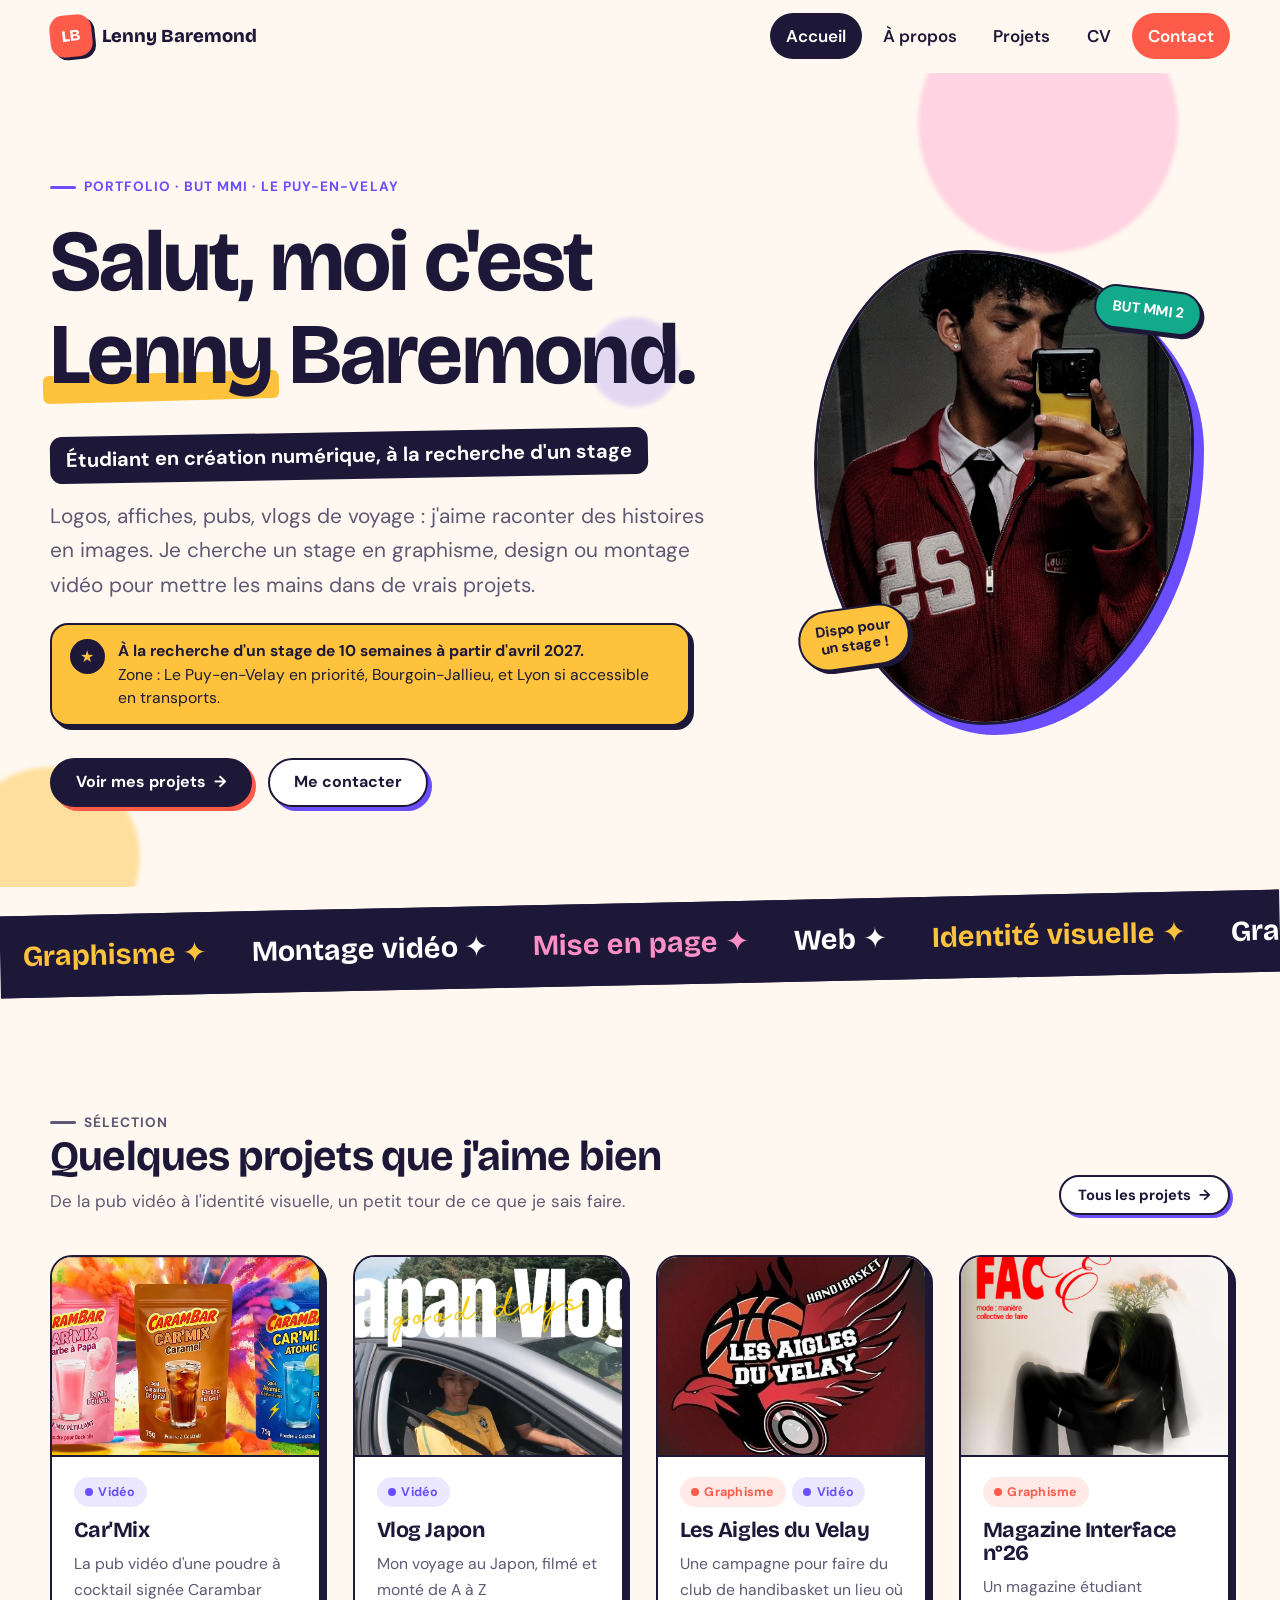
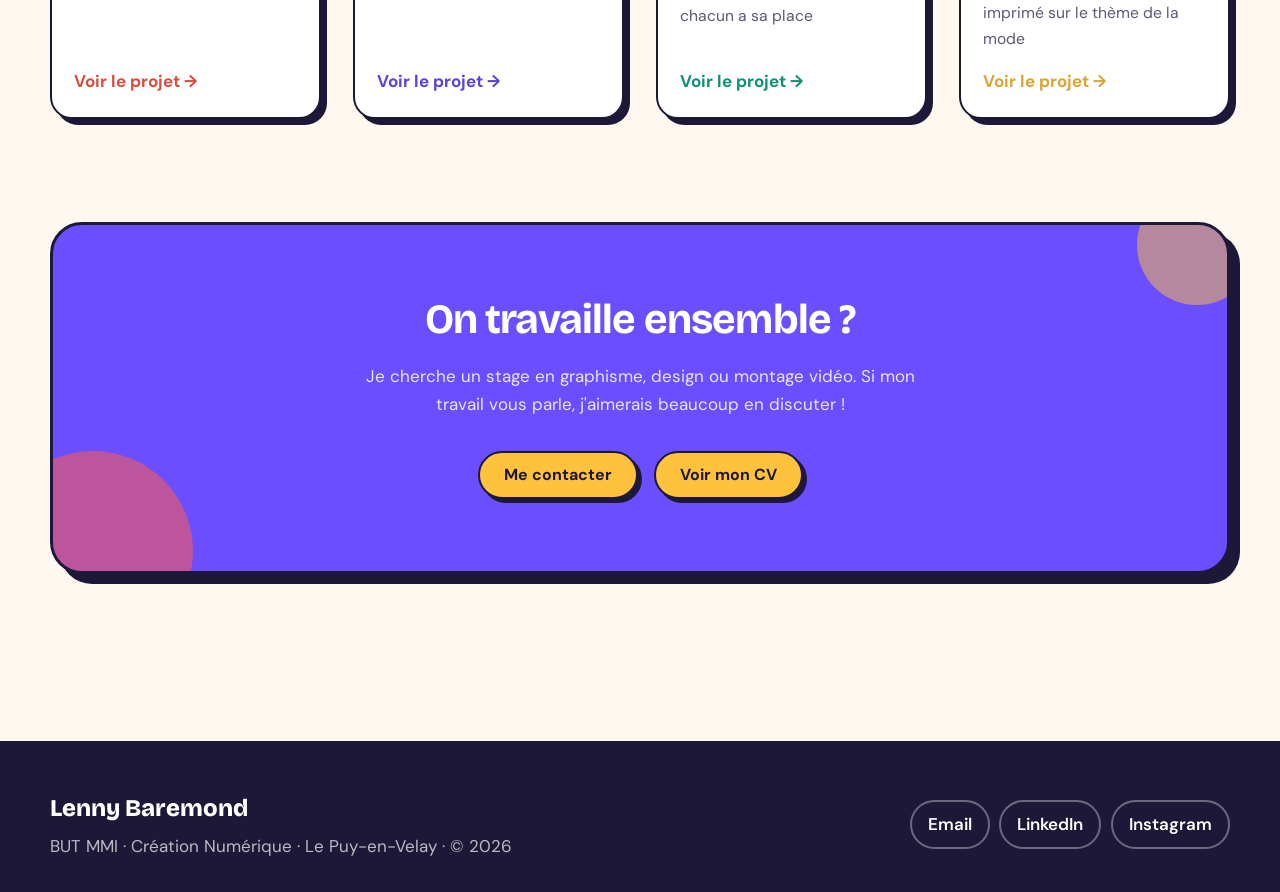
==== index.html @ 7a7a5da8 "Add files via upload" ====
<!DOCTYPE html>
<html lang="fr">
<head>
  <meta charset="utf-8">
  <meta name="viewport" content="width=device-width, initial-scale=1">
  <title>Lenny Baremond · Portfolio graphisme, design & vidéo</title>
  <meta name="description" content="Portfolio de Lenny Baremond, étudiant en BUT MMI au Puy-en-Velay (parcours Création Numérique), à la recherche d'un stage en graphisme, design et montage vidéo.">
  <link rel="icon" href="images/favicon.svg" type="image/svg+xml">
  <link rel="preconnect" href="https://fonts.googleapis.com">
  <link rel="preconnect" href="https://fonts.gstatic.com" crossorigin>
  <link href="https://fonts.googleapis.com/css2?family=Bricolage+Grotesque:opsz,wght@12..96,600;12..96,800&family=DM+Sans:wght@400;500;700&display=swap" rel="stylesheet">
  <link rel="stylesheet" href="css/style.css">
  <script>document.documentElement.classList.add("js");</script>
</head>
<body>
  <a class="skip-link" href="#contenu">Aller au contenu</a>

  <header class="site-header">
    <div class="wrap header-inner">
      <a class="logo" href="index.html" aria-label="Lenny Baremond, retour à l'accueil"><span class="logo__mark" aria-hidden="true">LB</span><span>Lenny Baremond</span></a>
      <button class="burger" type="button" aria-expanded="false" aria-controls="menu" aria-label="Ouvrir le menu"><span></span><span></span><span></span></button>
      <nav id="menu" class="nav" aria-label="Menu principal">
        <ul>
          <li><a href="index.html">Accueil</a></li>
          <li><a href="a-propos.html">À propos</a></li>
          <li><a href="projets.html">Projets</a></li>
          <li><a href="cv.html">CV</a></li>
          <li><a class="nav__cta" href="contact.html">Contact</a></li>
        </ul>
      </nav>
    </div>
  </header>

  <main id="contenu">
    <!-- HERO -->
    <section class="hero">
      <span class="blob blob--1" aria-hidden="true"></span>
      <span class="blob blob--2" aria-hidden="true"></span>
      <span class="blob blob--3" aria-hidden="true"></span>

      <div class="wrap hero__grid">
        <div class="reveal">
          <p class="eyebrow">Portfolio · BUT MMI · Le Puy-en-Velay</p>
          <h1>Salut, moi c'est <span class="hl">Lenny</span> Baremond.</h1>
          <p class="hero__tagline">Étudiant en création numérique, à la recherche d'un stage</p>
          <p class="lead">Logos, affiches, pubs, vlogs de voyage : j'aime raconter des histoires en images. Je cherche un stage en graphisme, design ou montage vidéo pour mettre les mains dans de vrais projets.</p>
          <div class="stage" role="note">
            <span class="stage__icon" aria-hidden="true">★</span>
            <p><strong>À la recherche d'un stage de 10 semaines à partir d'avril 2027.</strong> Zone : Le Puy-en-Velay en priorité, Bourgoin-Jallieu, et Lyon si accessible en transports.</p>
          </div>
          <div class="btn-row">
            <a class="btn" href="projets.html">Voir mes projets <span aria-hidden="true">→</span></a>
            <a class="btn btn--ghost" href="contact.html">Me contacter</a>
          </div>
        </div>

        <div class="hero__photo reveal" style="--d:150ms">
          <!-- Ta photo : remplace images/moi.jpg (format portrait conseillé) -->
          <div class="frame"><img src="images/moi.jpg" alt="Portrait de Lenny Baremond" width="600" height="750"></div>
          <span class="sticker sticker--a">Dispo pour<br>un stage !</span>
          <span class="sticker sticker--b">BUT MMI 2</span>
        </div>
      </div>
    </section>

    <!-- BANDEAU -->
    <div class="marquee" aria-hidden="true">
      <div class="marquee__track">
        <span>Graphisme ✦</span><span>Montage vidéo ✦</span><span>Mise en page ✦</span><span>Web ✦</span><span>Identité visuelle ✦</span>
        <span>Graphisme ✦</span><span>Montage vidéo ✦</span><span>Mise en page ✦</span><span>Web ✦</span><span>Identité visuelle ✦</span>
      </div>
    </div>

    <!-- PROJETS MIS EN AVANT -->
    <section class="section">
      <div class="wrap">
        <div class="section-head reveal">
          <div>
            <p class="eyebrow">Sélection</p>
            <h2>Quelques projets que j'aime bien</h2>
            <p>De la pub vidéo à l'identité visuelle, un petit tour de ce que je sais faire.</p>
          </div>
          <a class="btn btn--ghost btn--small" href="projets.html">Tous les projets <span aria-hidden="true">→</span></a>
        </div>
        <!-- Les cartes sont générées depuis js/data.js (PROJETS_ACCUEIL) -->
        <div class="grid grid--featured" data-featured></div>
      </div>
    </section>

    <!-- APPEL À L'ACTION -->
    <section class="section" style="padding-top:0">
      <div class="wrap">
        <div class="cta reveal">
          <h2>On travaille ensemble ?</h2>
          <p>Je cherche un stage en graphisme, design ou montage vidéo. Si mon travail vous parle, j'aimerais beaucoup en discuter !</p>
          <div class="btn-row">
            <a class="btn" href="contact.html">Me contacter</a>
            <a class="btn" href="cv.html">Voir mon CV</a>
          </div>
        </div>
      </div>
    </section>
  </main>

  <footer class="site-footer">
    <div class="wrap footer-inner">
      <div>
        <p class="footer-title">Lenny Baremond</p>
        <p>BUT MMI · Création Numérique · Le Puy-en-Velay · © <span data-year>2026</span></p>
      </div>
      <ul class="socials">
        <li><a data-link="email" href="contact.html">Email</a></li>
        <li><a data-link="linkedin" href="contact.html">LinkedIn</a></li>
        <li><a data-link="instagram" href="contact.html">Instagram</a></li>
      </ul>
    </div>
  </footer>

  <script src="js/data.js"></script>
  <script src="js/main.js"></script>
</body>
</html>
---- css/style.css ----
/* ==========================================================================
   Portfolio Lenny Baremond — styles
   Les couleurs principales sont dans :root, tu peux les changer facilement.
   ========================================================================== */

:root {
  --bg: #fff8f0;
  --bg-2: #fdeee0;
  --card: #ffffff;
  --ink: #1d1838;
  --muted: #5d5873;
  --line: #eadccc;

  --coral: #ff5b4a;
  --violet: #6b4eff;
  --jaune: #ffc23d;
  --menthe: #13a98b;
  --rose: #ff8fc7;

  /* Couleurs des catégories */
  --c-graphisme: var(--coral);
  --c-video: var(--violet);
  --c-web: var(--menthe);

  --radius: 22px;
  --radius-sm: 12px;
  --shadow: 0 14px 34px -16px rgba(29, 24, 56, .28);
  --font-title: "Bricolage Grotesque", "Segoe UI", system-ui, sans-serif;
  --font: "DM Sans", system-ui, -apple-system, "Segoe UI", Roboto, sans-serif;
  --wrap: 1180px;
  --ease: cubic-bezier(.22, .8, .3, 1);
}

/* ---------- Base ---------- */
*, *::before, *::after { box-sizing: border-box; }
html { scroll-behavior: smooth; -webkit-text-size-adjust: 100%; }
body {
  margin: 0;
  font-family: var(--font);
  font-size: 1.0625rem;
  line-height: 1.65;
  color: var(--ink);
  background: var(--bg);
  -webkit-font-smoothing: antialiased;
  overflow-x: hidden;
}
img { max-width: 100%; display: block; }
a { color: inherit; }
h1, h2, h3 { font-family: var(--font-title); line-height: 1.08; letter-spacing: -.02em; margin: 0 0 .5em; }
h1 { font-size: clamp(2.4rem, 6vw, 4.6rem); }
h2 { font-size: clamp(1.7rem, 3.4vw, 2.6rem); }
h3 { font-size: 1.25rem; }
p { margin: 0 0 1em; }
[hidden] { display: none !important; }
:focus-visible { outline: 3px solid var(--violet); outline-offset: 3px; border-radius: 6px; }
.sr-only { position: absolute; width: 1px; height: 1px; overflow: hidden; clip: rect(0 0 0 0); white-space: nowrap; }
.no-scroll { overflow: hidden; }

.wrap { width: min(100% - 2.5rem, var(--wrap)); margin-inline: auto; }
.section { padding-block: clamp(3.5rem, 8vw, 6.5rem); }
.lead { font-size: clamp(1.1rem, 1.8vw, 1.3rem); color: var(--muted); max-width: 46rem; }
.eyebrow {
  display: inline-flex; align-items: center; gap: .5rem;
  font-weight: 700; font-size: .85rem; letter-spacing: .08em; text-transform: uppercase;
  color: var(--violet); margin-bottom: 1rem;
}
.eyebrow::before { content: ""; width: 1.6rem; height: 3px; border-radius: 3px; background: currentColor; }
.hl { position: relative; white-space: nowrap; z-index: 0; }
.hl::after {
  content: ""; position: absolute; left: -.08em; right: -.08em; bottom: .06em; height: .32em;
  background: var(--jaune); border-radius: 6px; z-index: -1; transform: rotate(-1.5deg);
}

.skip-link {
  position: absolute; left: 1rem; top: -4rem; z-index: 100;
  background: var(--ink); color: #fff; padding: .6rem 1rem; border-radius: 10px; text-decoration: none;
}
.skip-link:focus { top: 1rem; }

/* ---------- Boutons ---------- */
.btn {
  --btn-bg: var(--ink); --btn-fg: #fff; --btn-shadow: var(--coral);
  display: inline-flex; align-items: center; justify-content: center; gap: .5rem;
  padding: .9rem 1.5rem; border-radius: 999px; border: 2px solid var(--ink);
  background: var(--btn-bg); color: var(--btn-fg);
  font: 700 1rem/1 var(--font); text-decoration: none; cursor: pointer;
  box-shadow: 4px 4px 0 var(--btn-shadow);
  transition: transform .25s var(--ease), box-shadow .25s var(--ease), background .25s;
}
.btn:hover { transform: translate(-2px, -2px); box-shadow: 6px 6px 0 var(--btn-shadow); }
.btn:active { transform: translate(2px, 2px); box-shadow: 1px 1px 0 var(--btn-shadow); }
.btn--ghost { --btn-bg: #fff; --btn-fg: var(--ink); --btn-shadow: var(--violet); }
.btn--small { padding: .65rem 1.1rem; font-size: .92rem; box-shadow: 3px 3px 0 var(--btn-shadow); }
.btn[disabled] { opacity: .6; cursor: wait; }
.btn-row { display: flex; flex-wrap: wrap; gap: 1rem; margin-top: 2rem; }

/* ---------- Header / menu ---------- */
.site-header {
  position: sticky; top: 0; z-index: 50;
  background: rgba(255, 248, 240, .82);
  backdrop-filter: blur(12px); -webkit-backdrop-filter: blur(12px);
  border-bottom: 1px solid transparent;
  transition: border-color .3s, box-shadow .3s;
}
.site-header.is-scrolled { border-color: var(--line); box-shadow: 0 6px 20px -14px rgba(29, 24, 56, .3); }
.header-inner { display: flex; align-items: center; justify-content: space-between; height: 72px; }
.logo { display: inline-flex; align-items: center; gap: .65rem; text-decoration: none; font-family: var(--font-title); font-weight: 800; font-size: 1.15rem; }
.logo__mark {
  display: grid; place-items: center; width: 42px; height: 42px; border-radius: 14px;
  background: var(--coral); color: #fff; font-size: 1rem; transform: rotate(-6deg);
  box-shadow: 3px 3px 0 var(--ink); transition: transform .4s var(--ease);
}
.logo:hover .logo__mark { transform: rotate(6deg) scale(1.05); }

.nav ul { list-style: none; margin: 0; padding: 0; display: flex; gap: .3rem; }
.nav a {
  display: block; padding: .55rem 1rem; border-radius: 999px; text-decoration: none; font-weight: 600;
  transition: background .2s, color .2s;
}
.nav a:hover { background: var(--bg-2); }
.nav a[aria-current="page"] { background: var(--ink); color: #fff; }
.nav .nav__cta { background: var(--coral); color: #fff; }
.nav .nav__cta:hover { background: #ef4635; }

.burger { display: none; }

@media (max-width: 860px) {
  .burger {
    display: grid; place-content: center; gap: 5px; width: 46px; height: 46px;
    border: 2px solid var(--ink); border-radius: 14px; background: #fff; cursor: pointer;
    box-shadow: 3px 3px 0 var(--violet);
  }
  .burger span { display: block; width: 20px; height: 2px; background: var(--ink); border-radius: 2px; transition: transform .3s var(--ease), opacity .2s; }
  .menu-open .burger span:nth-child(1) { transform: translateY(7px) rotate(45deg); }
  .menu-open .burger span:nth-child(2) { opacity: 0; }
  .menu-open .burger span:nth-child(3) { transform: translateY(-7px) rotate(-45deg); }

  .nav {
    position: fixed; inset: 72px 0 auto 0; padding: 1rem 1.25rem 1.5rem;
    background: var(--bg); border-bottom: 1px solid var(--line);
    box-shadow: 0 20px 30px -20px rgba(29, 24, 56, .35);
    transform: translateY(-12px); opacity: 0; visibility: hidden;
    transition: transform .3s var(--ease), opacity .3s, visibility .3s;
  }
  .menu-open .nav { transform: none; opacity: 1; visibility: visible; }
  .nav ul { flex-direction: column; gap: .35rem; }
  .nav a { padding: .9rem 1.1rem; font-size: 1.1rem; }
}

/* ---------- Hero accueil ---------- */
.hero { position: relative; overflow: hidden; padding-block: clamp(3rem, 8vw, 6rem) clamp(3rem, 7vw, 5rem); }
.hero__grid { display: grid; grid-template-columns: 1.25fr .85fr; gap: clamp(2rem, 5vw, 4rem); align-items: center; position: relative; z-index: 1; }
.hero h1 { font-size: clamp(2.7rem, 7.2vw, 5.4rem); margin-bottom: .35em; }
.hero__tagline {
  display: inline-block; font-weight: 700; font-size: clamp(1.05rem, 2vw, 1.25rem);
  background: var(--ink); color: #fff; padding: .45rem 1rem; border-radius: 12px; margin-bottom: 1.25rem;
  transform: rotate(-1deg);
}
.hero__photo { position: relative; justify-self: center; width: min(100%, 380px); }
.hero__photo .frame {
  position: relative; aspect-ratio: 4 / 5; border-radius: 40% 60% 55% 45% / 45% 40% 60% 55%;
  overflow: hidden; border: 3px solid var(--ink); box-shadow: 10px 10px 0 var(--violet);
  background: var(--bg-2); animation: morph 12s ease-in-out infinite;
}
.hero__photo .frame img, .hero__photo .frame .ph { width: 100%; height: 100%; object-fit: cover; }
.sticker {
  position: absolute; z-index: 2; font-weight: 800; font-size: .9rem; line-height: 1.2; text-align: center;
  padding: .7rem 1rem; border: 2px solid var(--ink); border-radius: 999px; box-shadow: 3px 3px 0 var(--ink);
}
.sticker--a { background: var(--jaune); left: -1rem; bottom: 12%; transform: rotate(-8deg); animation: float 6s ease-in-out infinite; }
.sticker--b { background: var(--menthe); color: #fff; right: -.5rem; top: 8%; transform: rotate(7deg); animation: float 7s ease-in-out infinite reverse; }

.blob { position: absolute; border-radius: 50%; filter: blur(2px); opacity: .9; z-index: 0; pointer-events: none; }
.blob--1 { width: 260px; height: 260px; background: var(--rose); top: -80px; right: 8%; opacity: .35; animation: float 9s ease-in-out infinite; }
.blob--2 { width: 180px; height: 180px; background: var(--jaune); bottom: -60px; left: -40px; opacity: .45; animation: float 11s ease-in-out infinite reverse; }
.blob--3 { width: 90px; height: 90px; background: var(--violet); top: 30%; left: 46%; opacity: .18; animation: float 8s ease-in-out infinite; }

@keyframes float { 0%, 100% { translate: 0 0; } 50% { translate: 0 -14px; } }
@keyframes morph {
  0%, 100% { border-radius: 40% 60% 55% 45% / 45% 40% 60% 55%; }
  50% { border-radius: 55% 45% 40% 60% / 55% 60% 40% 45%; }
}

@media (max-width: 860px) {
  .hero__grid { grid-template-columns: 1fr; }
  .hero__photo { order: -1; width: min(70%, 280px); }
}

/* ---------- Bandeau défilant ---------- */
.marquee { background: var(--ink); color: #fff; overflow: hidden; border-block: 3px solid var(--ink); transform: rotate(-1.2deg); margin-block: 1rem; }
.marquee__track { display: flex; width: max-content; animation: scroll 32s linear infinite; }
.marquee__track span { font-family: var(--font-title); font-weight: 700; font-size: clamp(1.2rem, 2.6vw, 1.8rem); padding: .9rem 1.4rem; white-space: nowrap; }
.marquee__track span:nth-child(4n+1) { color: var(--jaune); }
.marquee__track span:nth-child(4n+3) { color: var(--rose); }
@keyframes scroll { to { transform: translateX(-50%); } }

/* ---------- Titres de section ---------- */
.section-head { display: flex; flex-wrap: wrap; align-items: end; justify-content: space-between; gap: 1rem 2rem; margin-bottom: 2.5rem; }
.section-head h2 { margin: 0; }
.section-head p { margin: .5rem 0 0; color: var(--muted); }

/* ---------- Tags ---------- */
.tags { display: flex; flex-wrap: wrap; gap: .4rem; }
.tag {
  --c: var(--ink);
  display: inline-flex; align-items: center; gap: .35rem;
  font-size: .78rem; font-weight: 700; letter-spacing: .02em;
  padding: .28rem .7rem; border-radius: 999px;
  color: var(--c); background: color-mix(in srgb, var(--c) 13%, white);
}
.tag::before { content: ""; width: .5rem; height: .5rem; border-radius: 50%; background: var(--c); }
.tag--graphisme { --c: var(--c-graphisme); }
.tag--video { --c: var(--c-video); }
.tag--web { --c: var(--c-web); }

/* ---------- Cartes projet ---------- */
.grid { display: grid; grid-template-columns: repeat(auto-fill, minmax(min(100%, 320px), 1fr)); gap: clamp(1.25rem, 2.5vw, 2rem); }
.grid--featured { grid-template-columns: repeat(auto-fill, minmax(min(100%, 260px), 1fr)); }

.card-wrap { display: grid; }
.card-wrap:nth-child(4n+1) { --accent: var(--coral); }
.card-wrap:nth-child(4n+2) { --accent: var(--violet); }
.card-wrap:nth-child(4n+3) { --accent: var(--menthe); }
.card-wrap:nth-child(4n+4) { --accent: var(--jaune); }
.card {
  background: var(--card); border: 2px solid var(--ink); border-radius: var(--radius);
  overflow: hidden; box-shadow: 6px 6px 0 var(--ink);
  transition: transform .35s var(--ease), box-shadow .35s var(--ease);
}
.card:hover { transform: translate(-3px, -5px) rotate(-.4deg); box-shadow: 10px 11px 0 var(--accent, var(--coral)); }
.card__link { display: flex; flex-direction: column; height: 100%; text-decoration: none; }
.card__media { aspect-ratio: 4 / 3; overflow: hidden; border-bottom: 2px solid var(--ink); background: var(--bg-2); }
.card__media img, .card__media .ph { width: 100%; height: 100%; object-fit: cover; transition: transform .6s var(--ease); }
.card:hover .card__media img { transform: scale(1.06); }
.card__body { padding: 1.25rem 1.35rem 1.4rem; display: flex; flex-direction: column; gap: .55rem; flex: 1; }
.card__title { margin: .2rem 0 0; font-size: 1.35rem; }
.card__text { color: var(--muted); margin: 0; font-size: .98rem; }
.card__more { margin-top: auto; padding-top: .4rem; font-weight: 700; color: var(--accent, var(--coral)); filter: brightness(.85); }
.card__more span { display: inline-block; transition: transform .3s var(--ease); }
.card:hover .card__more span { transform: translateX(5px); }
.card-wrap.pop { animation: pop .45s var(--ease) both; }
@keyframes pop { from { opacity: 0; transform: scale(.96) translateY(10px); } }

/* ---------- Filtres ---------- */
.filters { display: flex; flex-wrap: wrap; gap: .6rem; align-items: center; margin-bottom: 2.2rem; }
.filter {
  --c: var(--ink);
  font: 700 .98rem/1 var(--font); padding: .75rem 1.2rem; border-radius: 999px; cursor: pointer;
  border: 2px solid var(--ink); background: #fff; color: var(--ink);
  transition: background .25s, color .25s, transform .25s var(--ease), box-shadow .25s;
}
.filter:hover { transform: translateY(-2px); box-shadow: 0 3px 0 var(--c); }
.filter[aria-pressed="true"] { background: var(--c); color: #fff; border-color: var(--c); box-shadow: 3px 3px 0 var(--ink); }
.filter[data-filter="graphisme"] { --c: var(--c-graphisme); }
.filter[data-filter="video"] { --c: var(--c-video); }
.filter[data-filter="web"] { --c: var(--c-web); }
.filters__count { margin-left: auto; color: var(--muted); font-weight: 600; }

/* ---------- En-tête des pages intérieures ---------- */
.page-hero { padding-block: clamp(3rem, 7vw, 5rem) clamp(1.5rem, 3vw, 2.5rem); position: relative; }
.page-hero h1 { max-width: 16ch; }
.squiggle { display: block; width: 140px; height: 16px; color: var(--coral); margin: -.2rem 0 1.4rem; }

/* ---------- Page projet ---------- */
.project-hero { --c: var(--coral); position: relative; padding-block: clamp(2.5rem, 6vw, 4.5rem) clamp(2rem, 4vw, 3rem); overflow: hidden; }
.project-hero--video { --c: var(--violet); }
.project-hero--web { --c: var(--menthe); }
.project-hero::before {
  content: ""; position: absolute; width: 420px; height: 420px; border-radius: 50%;
  background: var(--c); opacity: .14; right: -120px; top: -160px; pointer-events: none;
}
.project-hero h1 { margin-top: 1rem; max-width: 20ch; }
.back { display: inline-flex; gap: .4rem; font-weight: 700; text-decoration: none; color: var(--muted); margin-bottom: 1.4rem; }
.back:hover { color: var(--ink); }
.back span { transition: transform .3s var(--ease); }
.back:hover span { transform: translateX(-4px); }
.infos { list-style: none; padding: 0; margin: 1.5rem 0 0; display: flex; flex-wrap: wrap; gap: .5rem; }
.infos li { background: #fff; border: 2px solid var(--ink); border-radius: 999px; padding: .35rem .9rem; font-weight: 600; font-size: .92rem; }

.videos { display: grid; gap: 1.5rem; margin-bottom: clamp(2rem, 5vw, 3.5rem); }
.videos--duo { grid-template-columns: repeat(auto-fit, minmax(min(100%, 420px), 1fr)); }
.video { margin: 0; }
.video__frame {
  position: relative; aspect-ratio: 16 / 9; border-radius: var(--radius); overflow: hidden;
  border: 3px solid var(--ink); box-shadow: 8px 8px 0 var(--violet); background: var(--ink);
}
.video__frame iframe { position: absolute; inset: 0; width: 100%; height: 100%; border: 0; }
.video__thumb { position: absolute; inset: 0; display: block; color: #fff; text-decoration: none; }
.video__thumb img { width: 100%; height: 100%; object-fit: cover; display: block; transition: opacity .2s; }
.video__thumb:hover img, .video__thumb:focus-visible img { opacity: .75; }
.video__play { position: absolute; top: 50%; left: 50%; transform: translate(-50%, -50%); width: 4rem; height: 4rem; display: grid; place-content: center; border-radius: 50%; background: var(--violet); border: 3px solid var(--ink); font-size: 1.4rem; }
.video__hint { position: absolute; left: .75rem; bottom: .75rem; background: var(--ink); padding: .3rem .6rem; border-radius: 6px; font-weight: 700; font-size: .9rem; }
.video__empty { position: absolute; inset: 0; display: grid; place-content: center; justify-items: center; gap: .4rem; color: #fff; text-align: center; padding: 1rem; }
.video__empty .ph__path { background: rgba(255, 255, 255, .12); color: #fff; }
.video figcaption { margin-top: .8rem; font-weight: 700; }

.project-layout { display: grid; grid-template-columns: 1fr 1fr; gap: clamp(2rem, 5vw, 4rem); align-items: start; padding-bottom: clamp(3rem, 6vw, 5rem); }
.project-info { display: grid; gap: 1.25rem; }
.block { background: #fff; border: 2px solid var(--ink); border-radius: var(--radius); padding: clamp(1.25rem, 3vw, 1.75rem); }
.block h2 { font-size: 1.45rem; display: flex; align-items: center; gap: .7rem; margin-bottom: .8rem; }
.block p:last-child { margin-bottom: 0; }
.num { font-family: var(--font); font-size: .8rem; font-weight: 800; color: #fff; background: var(--coral); border-radius: 8px; padding: .25rem .45rem; }
.block:nth-child(2) .num { background: var(--violet); }
.block:nth-child(3) .num { background: var(--menthe); }
.block:nth-child(4) .num { background: var(--jaune); color: var(--ink); }
.block--result { background: var(--ink); color: #fff; }
.block--result .num { background: var(--rose); color: var(--ink); }
.list { margin: 0; padding: 0; list-style: none; display: grid; gap: .6rem; }
.list li { position: relative; padding-left: 1.6rem; }
.list li::before { content: "✦"; position: absolute; left: 0; top: 0; color: var(--coral); font-size: .95rem; }
.groupe { margin-top: 1.25rem; padding: 1rem 1.15rem; border-radius: var(--radius-sm); background: var(--bg-2); }
.groupe h3 { font-size: 1rem; margin-bottom: .6rem; }
.groupe .list li::before { content: "◦"; color: var(--muted); font-size: 1.1rem; top: -.15rem; }
.chips { list-style: none; padding: 0; margin: 0; display: flex; flex-wrap: wrap; gap: .5rem; }
.chips li { padding: .45rem .95rem; border-radius: 999px; background: var(--bg-2); font-weight: 700; border: 2px solid var(--ink); }
.ext-links { display: flex; flex-wrap: wrap; gap: .8rem; margin-top: 1.25rem; }
.block--result .btn { --btn-bg: #fff; --btn-fg: var(--ink); --btn-shadow: var(--jaune); }

.project-gallery { display: grid; gap: 1.25rem; }
.shot { margin: 0; }
.shot__btn { display: block; width: 100%; padding: 0; border: 2px solid var(--ink); border-radius: var(--radius); overflow: hidden; background: var(--bg-2); cursor: zoom-in; }
.shot__btn img { width: 100%; height: auto; transition: transform .6s var(--ease); }
.shot__btn:hover img { transform: scale(1.03); }
.shot__btn .ph { aspect-ratio: 4 / 3; cursor: default; }
/* Galerie Photographie (À propos) : mêmes cartes que les projets, une photo par case.
   4 colonnes sur grand écran, 3 sur petit ordinateur, 2 sur tablette et mobile, 1 sur très petit écran. */
.photos { display: grid; grid-template-columns: repeat(4, minmax(0, 1fr)); gap: clamp(1rem, 2.2vw, 1.75rem); }
@media (max-width: 1100px) { .photos { grid-template-columns: repeat(3, minmax(0, 1fr)); } }
@media (max-width: 860px)  { .photos { grid-template-columns: repeat(2, minmax(0, 1fr)); } }
@media (max-width: 420px)  { .photos { grid-template-columns: 1fr; } }
.photo__btn {
  position: relative; display: block; width: 100%; padding: 0; margin: 0;
  font: inherit; color: inherit; text-align: left; cursor: zoom-in;
}
.photo__btn:focus-visible { transform: translate(-3px, -5px) rotate(-.4deg); box-shadow: 10px 11px 0 var(--accent, var(--coral)); }
.photo__media { display: block; aspect-ratio: 4 / 5; border-bottom: 0; }
.photo__media .ph { cursor: default; min-height: 0; }
.photo__media .ph__path { font-size: .7rem; }
/* Légende posée sur la photo : toutes les cases gardent la même hauteur */
.photo__caption {
  position: absolute; left: .6rem; right: .6rem; bottom: .6rem; width: fit-content; max-width: calc(100% - 1.2rem);
  padding: .35rem .7rem; border-radius: 10px; background: var(--ink); color: #fff;
  font-weight: 700; font-size: .88rem; line-height: 1.3;
}
@media (max-width: 560px) { .photos .card { box-shadow: 4px 4px 0 var(--ink); } }
.shot figcaption { font-size: .92rem; color: var(--muted); margin-top: .5rem; font-weight: 600; }

.pager { display: grid; grid-template-columns: 1fr 1fr; gap: 1rem; padding-bottom: clamp(3rem, 6vw, 5rem); }
.pager__link { display: grid; gap: .25rem; padding: 1.25rem 1.4rem; border: 2px solid var(--ink); border-radius: var(--radius); text-decoration: none; background: #fff; transition: transform .3s var(--ease), box-shadow .3s var(--ease); }
.pager__link:hover { transform: translateY(-3px); box-shadow: 5px 5px 0 var(--coral); }
.pager__link--next { text-align: right; }
.pager__label { color: var(--muted); font-size: .9rem; font-weight: 600; }
.pager strong { font-family: var(--font-title); font-size: 1.2rem; }

@media (max-width: 860px) {
  .project-layout { grid-template-columns: 1fr; }
  .project-gallery { order: 2; }
}
@media (max-width: 560px) {
  .pager { grid-template-columns: 1fr; }
  .pager__link--next { text-align: left; }
}

/* ---------- Visionneuse ---------- */
.lightbox {
  position: fixed; inset: 0; z-index: 200; display: grid; grid-template-columns: auto 1fr auto; align-items: center; gap: .5rem;
  padding: 4rem 1rem 1.5rem; background: rgba(20, 16, 40, .92); animation: fade .25s ease;
}
.lightbox figure { margin: 0; display: grid; justify-items: center; gap: .8rem; max-height: 100%; min-width: 0; }
.lightbox__img { max-width: 100%; max-height: calc(100vh - 9rem); max-height: calc(100dvh - 9rem); object-fit: contain; border-radius: 12px; touch-action: pan-y pinch-zoom; }
@media (max-width: 560px) {
  .lightbox { grid-template-columns: 1fr; padding: 4rem .75rem 5rem; }
  .lightbox__img { max-height: calc(100dvh - 12rem); }
  .lightbox__prev, .lightbox__next { position: absolute; bottom: 1rem; z-index: 1; background: rgba(20, 16, 40, .6) !important; }
  .lightbox__prev { left: 1rem; }
  .lightbox__next { right: 1rem; }
  .lightbox__caption { padding-inline: 3.5rem; }
}
.lightbox__caption { color: #fff; font-weight: 600; text-align: center; }
.lightbox button {
  width: 48px; height: 48px; border-radius: 50%; border: 2px solid #fff; background: transparent; color: #fff;
  font-size: 1.4rem; cursor: pointer; transition: background .2s, color .2s;
}
.lightbox button:hover { background: #fff; color: var(--ink); }
.lightbox__close { position: absolute; top: 1rem; right: 1rem; }
@keyframes fade { from { opacity: 0; } }

/* ---------- Emplacement d'image à remplacer ---------- */
.ph {
  display: grid; place-content: center; justify-items: center; gap: .35rem; text-align: center;
  padding: 1rem; min-height: 160px; width: 100%;
  background:
    repeating-linear-gradient(-45deg, transparent 0 14px, rgba(107, 78, 255, .06) 14px 28px),
    var(--bg-2);
  color: var(--muted);
}
.ph__icon { font-size: 1.6rem; color: var(--coral); }
.ph__text { font-weight: 700; color: var(--ink); }
.ph__path { font-size: .78rem; background: #fff; padding: .2rem .5rem; border-radius: 6px; word-break: break-all; }

/* ---------- À propos ---------- */
.about { display: grid; grid-template-columns: .8fr 1.2fr; gap: clamp(2rem, 5vw, 4.5rem); align-items: center; }
.about__photo { position: relative; max-width: 360px; justify-self: center; width: 100%; }
.about__photo .frame { aspect-ratio: 4 / 5; border-radius: var(--radius); overflow: hidden; border: 3px solid var(--ink); box-shadow: -10px 10px 0 var(--coral); transform: rotate(-2deg); background: var(--bg-2); }
.about__photo .frame img, .about__photo .frame .ph { width: 100%; height: 100%; object-fit: cover; }
@media (max-width: 860px) { .about { grid-template-columns: 1fr; } }

.timeline { list-style: none; padding: 0; margin: 0; position: relative; display: grid; gap: 1.5rem; }
.timeline::before { content: ""; position: absolute; left: 11px; top: .5rem; bottom: .5rem; width: 3px; background: var(--line); border-radius: 3px; }
.timeline li { position: relative; padding-left: 2.6rem; }
.timeline li::before { content: ""; position: absolute; left: 0; top: .35rem; width: 25px; height: 25px; border-radius: 50%; background: var(--c, var(--coral)); border: 3px solid var(--ink); }
.timeline li:nth-child(2) { --c: var(--violet); }
.timeline li:nth-child(3) { --c: var(--jaune); }
.timeline li:nth-child(4) { --c: var(--menthe); }
.about__sub { font-size: 1.35rem; margin: 1.5rem 0 .5rem; }
.tool__note { font-weight: 500; color: var(--muted); font-size: .9rem; }
.timeline__date { font-weight: 800; color: var(--muted); font-size: .9rem; letter-spacing: .04em; text-transform: uppercase; }
.timeline h3 { margin: .2rem 0 .4rem; }
.timeline p { margin: 0; color: var(--muted); }

.skills { display: grid; grid-template-columns: repeat(auto-fill, minmax(min(100%, 210px), 1fr)); gap: 1.1rem; }
.skill {
  --c: var(--coral);
  padding: 1.4rem; border-radius: var(--radius); border: 2px solid var(--ink);
  background: color-mix(in srgb, var(--c) 12%, white);
  transition: transform .3s var(--ease), box-shadow .3s var(--ease);
}
.skill:hover { transform: translateY(-4px) rotate(-.6deg); box-shadow: 5px 5px 0 var(--c); }
.skill:nth-child(2) { --c: var(--violet); }
.skill:nth-child(3) { --c: var(--menthe); }
.skill:nth-child(4) { --c: var(--jaune); }
.skill:nth-child(5) { --c: var(--rose); }
.skill__icon { font-size: 1.8rem; display: block; margin-bottom: .6rem; }
.skill h3 { margin-bottom: .35rem; }
.skill p { margin: 0; font-size: .96rem; color: var(--muted); }

.tools { list-style: none; padding: 0; margin: 0; display: grid; grid-template-columns: repeat(auto-fill, minmax(min(100%, 175px), 1fr)); gap: 1rem; }
.tool { display: flex; align-items: center; gap: .75rem; padding: .8rem; background: #fff; border: 2px solid var(--ink); border-radius: 16px; font-weight: 700; transition: transform .3s var(--ease); }
.tool:hover { transform: translateY(-3px); }
.tool__badge { flex: none; display: grid; place-items: center; width: 42px; height: 42px; border-radius: 11px; color: #fff; font-family: var(--font-title); font-size: .95rem; font-weight: 800; background: var(--c, var(--ink)); }

/* ---------- CTA ---------- */
.cta {
  position: relative; overflow: hidden; text-align: center;
  background: var(--violet); color: #fff; border: 3px solid var(--ink); border-radius: 32px;
  padding: clamp(2.5rem, 6vw, 4.5rem) clamp(1.25rem, 4vw, 3rem); box-shadow: 10px 10px 0 var(--ink);
}
.cta h2 { color: #fff; }
.cta p { color: rgba(255, 255, 255, .85); max-width: 36rem; margin-inline: auto; }
.cta .btn-row { justify-content: center; }
.cta .btn { --btn-bg: var(--jaune); --btn-fg: var(--ink); --btn-shadow: var(--ink); }
.cta::before, .cta::after { content: ""; position: absolute; border-radius: 50%; pointer-events: none; }
.cta::before { width: 200px; height: 200px; background: var(--coral); opacity: .55; left: -60px; bottom: -80px; }
.cta::after { width: 120px; height: 120px; background: var(--jaune); opacity: .5; right: -30px; top: -40px; }
.cta > * { position: relative; z-index: 1; }

/* ---------- CV ---------- */
.cv-card {
  display: grid; grid-template-columns: 1.2fr .8fr; gap: 2rem; align-items: center;
  background: #fff; border: 3px solid var(--ink); border-radius: 28px; padding: clamp(1.5rem, 4vw, 3rem);
  box-shadow: 10px 10px 0 var(--menthe);
}
.cv-card__doc {
  aspect-ratio: 1 / 1.414; max-width: 260px; width: 100%; justify-self: center; border: 2px solid var(--ink); border-radius: 14px;
  background: linear-gradient(var(--bg-2), var(--bg-2)) 18% 14% / 50% 7% no-repeat,
              repeating-linear-gradient(to bottom, transparent 0 18px, var(--line) 18px 21px) 18% 70% / 64% 50% no-repeat,
              #fff;
  position: relative; transform: rotate(3deg); transition: transform .4s var(--ease);
}
.cv-card:hover .cv-card__doc { transform: rotate(-2deg) scale(1.03); }
.cv-card__doc::after { content: "PDF"; position: absolute; right: -14px; bottom: 18px; background: var(--coral); color: #fff; font-weight: 800; padding: .35rem .7rem; border-radius: 8px; border: 2px solid var(--ink); }
.facts { list-style: none; padding: 0; margin: 1.5rem 0 0; display: grid; gap: .6rem; }
.facts li { display: flex; gap: .7rem; }
.facts strong { min-width: 7.5rem; }
@media (max-width: 760px) { .cv-card { grid-template-columns: 1fr; } .facts li { flex-direction: column; gap: 0; } }

/* ---------- Contact ---------- */
.contact-links { display: grid; grid-template-columns: repeat(auto-fit, minmax(min(100%, 280px), 1fr)); gap: 1rem; max-width: 820px; }
.contact-link {
  display: flex; align-items: center; gap: .9rem; padding: 1.1rem 1.25rem; border: 2px solid var(--ink); border-radius: 18px;
  background: #fff; text-decoration: none; font-weight: 700; transition: transform .3s var(--ease), box-shadow .3s var(--ease);
  word-break: break-word;
}
.contact-link[href]:hover { transform: translate(-2px, -3px); box-shadow: 5px 5px 0 var(--c, var(--coral)); }
.contact-link small { display: block; font-weight: 500; color: var(--muted); }
.contact-link .tool__badge { background: var(--c, var(--coral)); }
.contact-link.is-todo { border-style: dashed; color: var(--muted); }
.contact-link.is-todo .tool__badge { opacity: .5; }

/* ---------- Bandeau recherche de stage ---------- */
.stage {
  display: flex; align-items: flex-start; gap: .85rem; max-width: 40rem; margin: 0 0 1.75rem;
  padding: .9rem 1.1rem; background: var(--jaune); color: var(--ink);
  border: 2px solid var(--ink); border-radius: 18px; box-shadow: 4px 4px 0 var(--ink);
  font-size: .98rem; line-height: 1.5;
}
.stage__icon { flex: none; display: grid; place-items: center; width: 2.2rem; height: 2.2rem; border-radius: 50%; background: var(--ink); color: var(--jaune); font-size: 1rem; }
.stage strong { display: block; }
.stage p { margin: 0; }

/* ---------- Footer ---------- */
.site-footer { background: var(--ink); color: #fff; padding-block: 3rem 2rem; margin-top: clamp(2rem, 5vw, 4rem); }
.footer-inner { display: flex; flex-wrap: wrap; justify-content: space-between; gap: 1.5rem 2rem; align-items: center; }
.footer-inner p { margin: 0; color: rgba(255, 255, 255, .7); }
.footer-title { font-family: var(--font-title); font-size: 1.5rem; font-weight: 800; color: #fff !important; margin-bottom: .25rem !important; }
.socials { list-style: none; padding: 0; margin: 0; display: flex; flex-wrap: wrap; gap: .6rem; }
.socials a { display: inline-block; padding: .5rem 1rem; border: 2px solid rgba(255, 255, 255, .35); border-radius: 999px; text-decoration: none; font-weight: 600; transition: background .2s, color .2s, border-color .2s; }
.socials a:hover { background: var(--jaune); color: var(--ink); border-color: var(--jaune); }

/* ---------- Apparition au scroll ---------- */
.js .reveal { opacity: 0; transform: translateY(26px); transition: opacity .7s var(--ease), transform .7s var(--ease); transition-delay: var(--d, 0ms); }
.js .reveal.is-visible { opacity: 1; transform: none; }

/* ---------- Mouvements réduits ---------- */
@media (prefers-reduced-motion: reduce) {
  *, *::before, *::after { animation: none !important; transition-duration: .01ms !important; scroll-behavior: auto !important; }
  .js .reveal { opacity: 1; transform: none; }
}
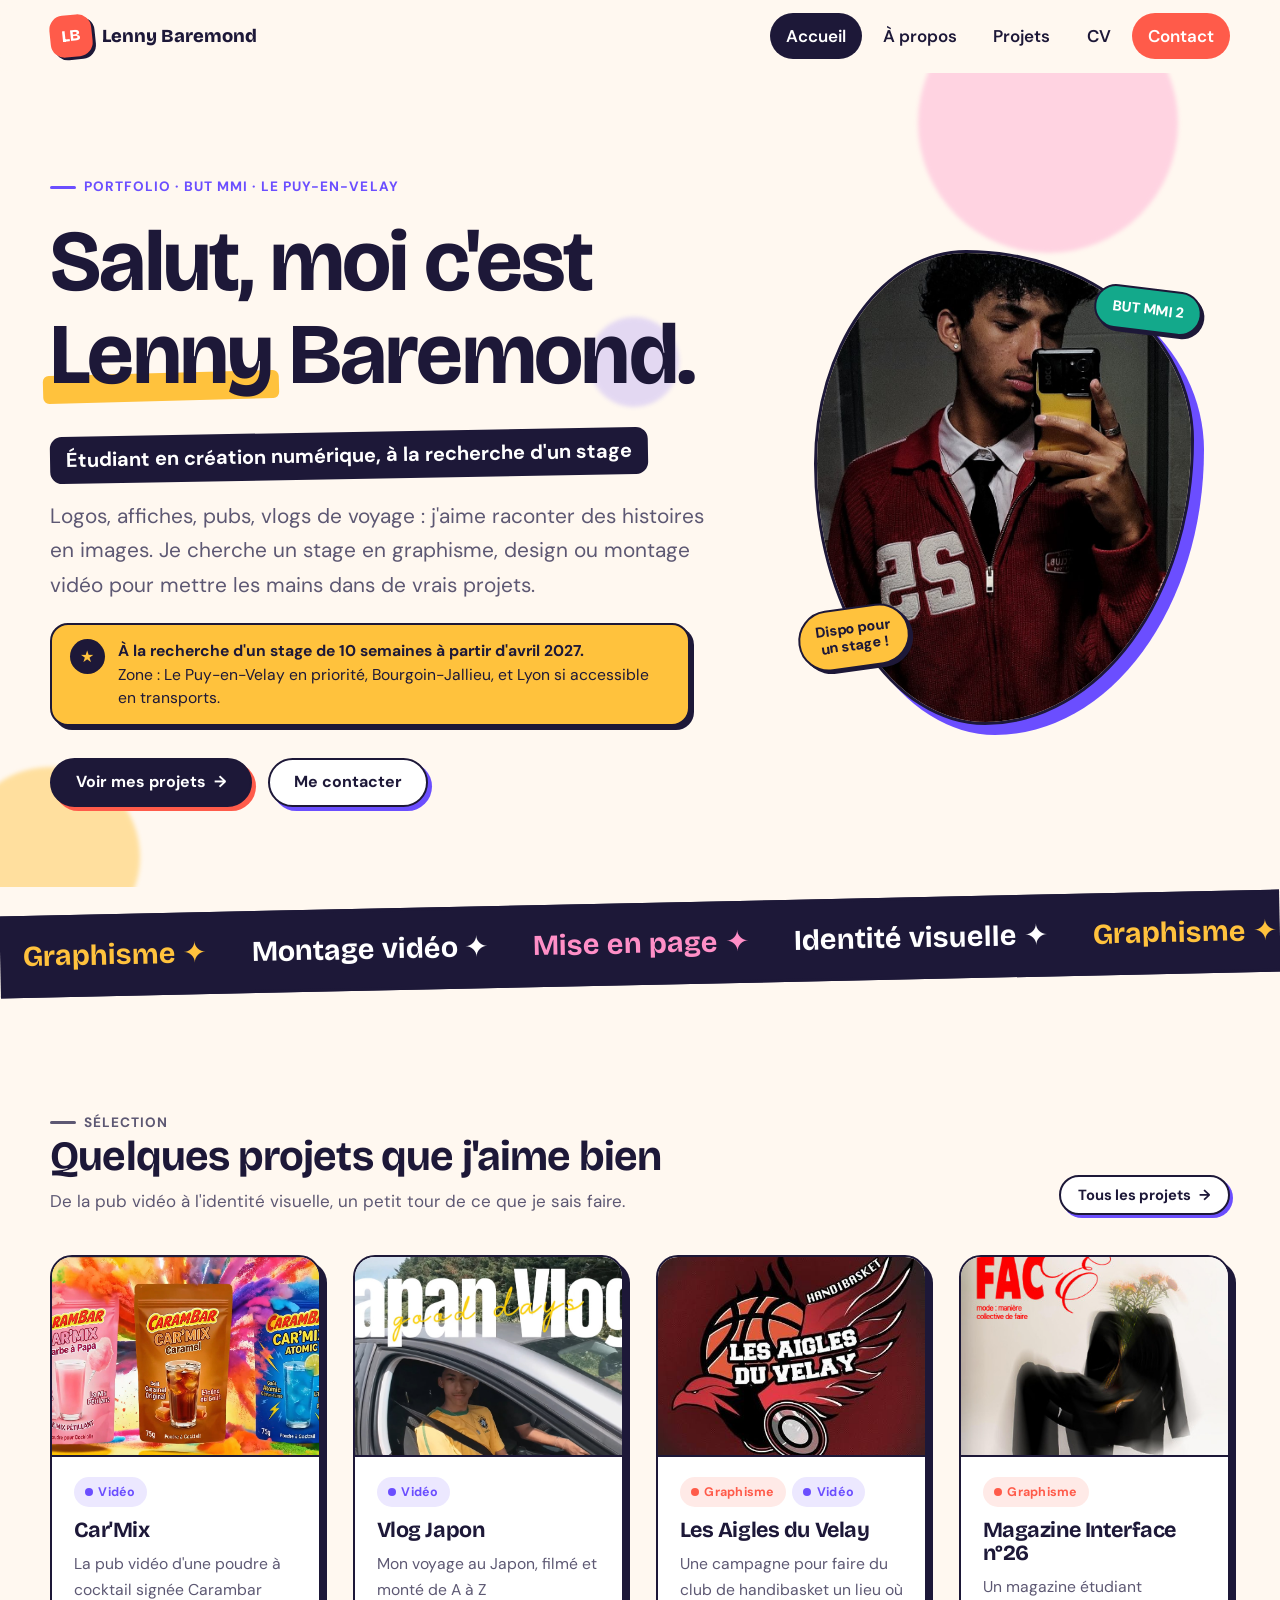
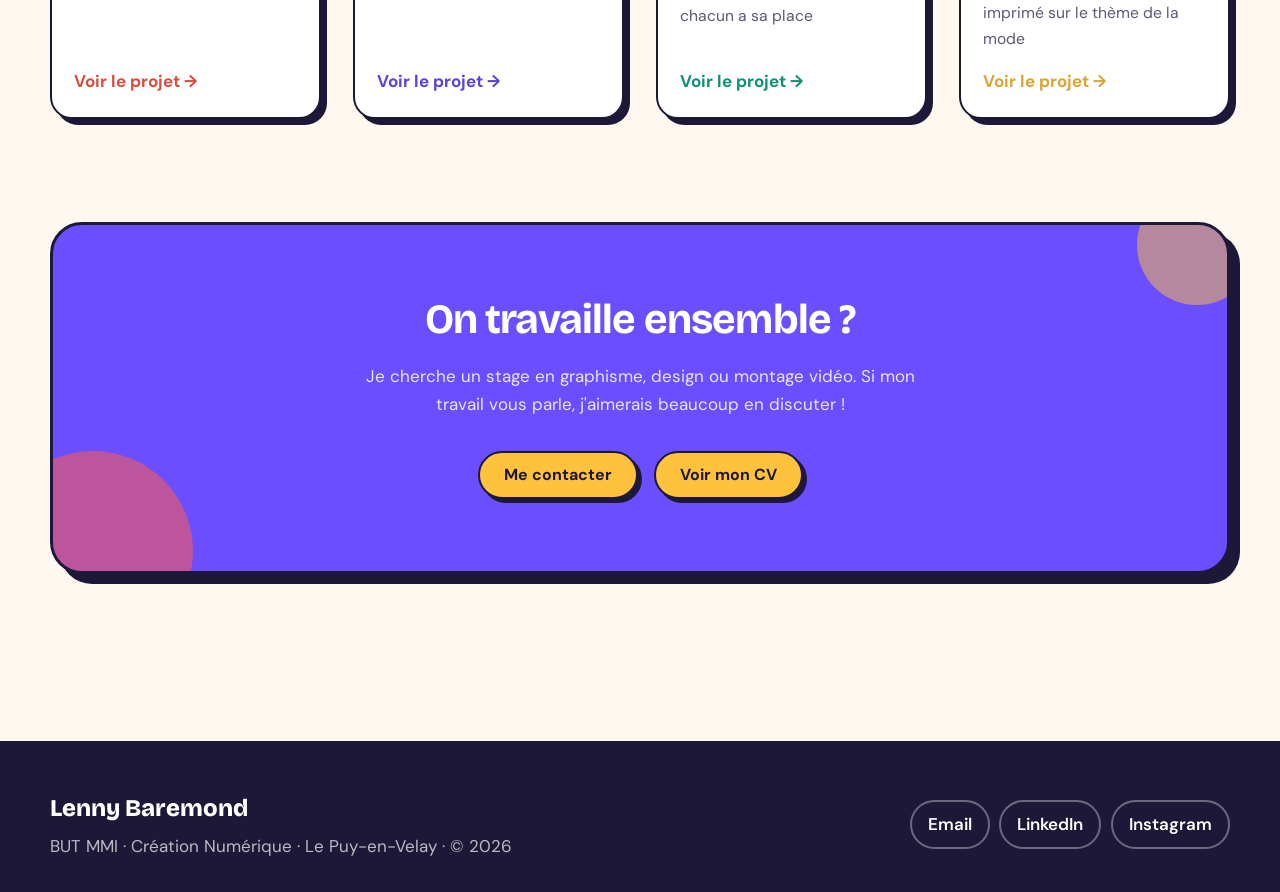
==== commit 110ea2fa: "Add files via upload" ====
--- a/index.html
+++ b/index.html
@@ -66,8 +66,8 @@
     <!-- BANDEAU -->
     <div class="marquee" aria-hidden="true">
       <div class="marquee__track">
-        <span>Graphisme ✦</span><span>Montage vidéo ✦</span><span>Mise en page ✦</span><span>Web ✦</span><span>Identité visuelle ✦</span>
-        <span>Graphisme ✦</span><span>Montage vidéo ✦</span><span>Mise en page ✦</span><span>Web ✦</span><span>Identité visuelle ✦</span>
+        <span>Graphisme ✦</span><span>Montage vidéo ✦</span><span>Mise en page ✦</span><span>Identité visuelle ✦</span>
+        <span>Graphisme ✦</span><span>Montage vidéo ✦</span><span>Mise en page ✦</span><span>Identité visuelle ✦</span>
       </div>
     </div>
 
--- a/css/style.css
+++ b/css/style.css
@@ -259,7 +259,7 @@
 /* ---------- En-tête des pages intérieures ---------- */
 .page-hero { padding-block: clamp(3rem, 7vw, 5rem) clamp(1.5rem, 3vw, 2.5rem); position: relative; }
 .page-hero h1 { max-width: 16ch; }
-.squiggle { display: block; width: 140px; height: 16px; color: var(--coral); margin: -.2rem 0 1.4rem; }
+.squiggle { display: block; overflow: visible; width: 140px; height: 16px; color: var(--coral); margin: -.2rem 0 1.4rem; }
 
 /* ---------- Page projet ---------- */
 .project-hero { --c: var(--coral); position: relative; padding-block: clamp(2.5rem, 6vw, 4.5rem) clamp(2rem, 4vw, 3rem); overflow: hidden; }
